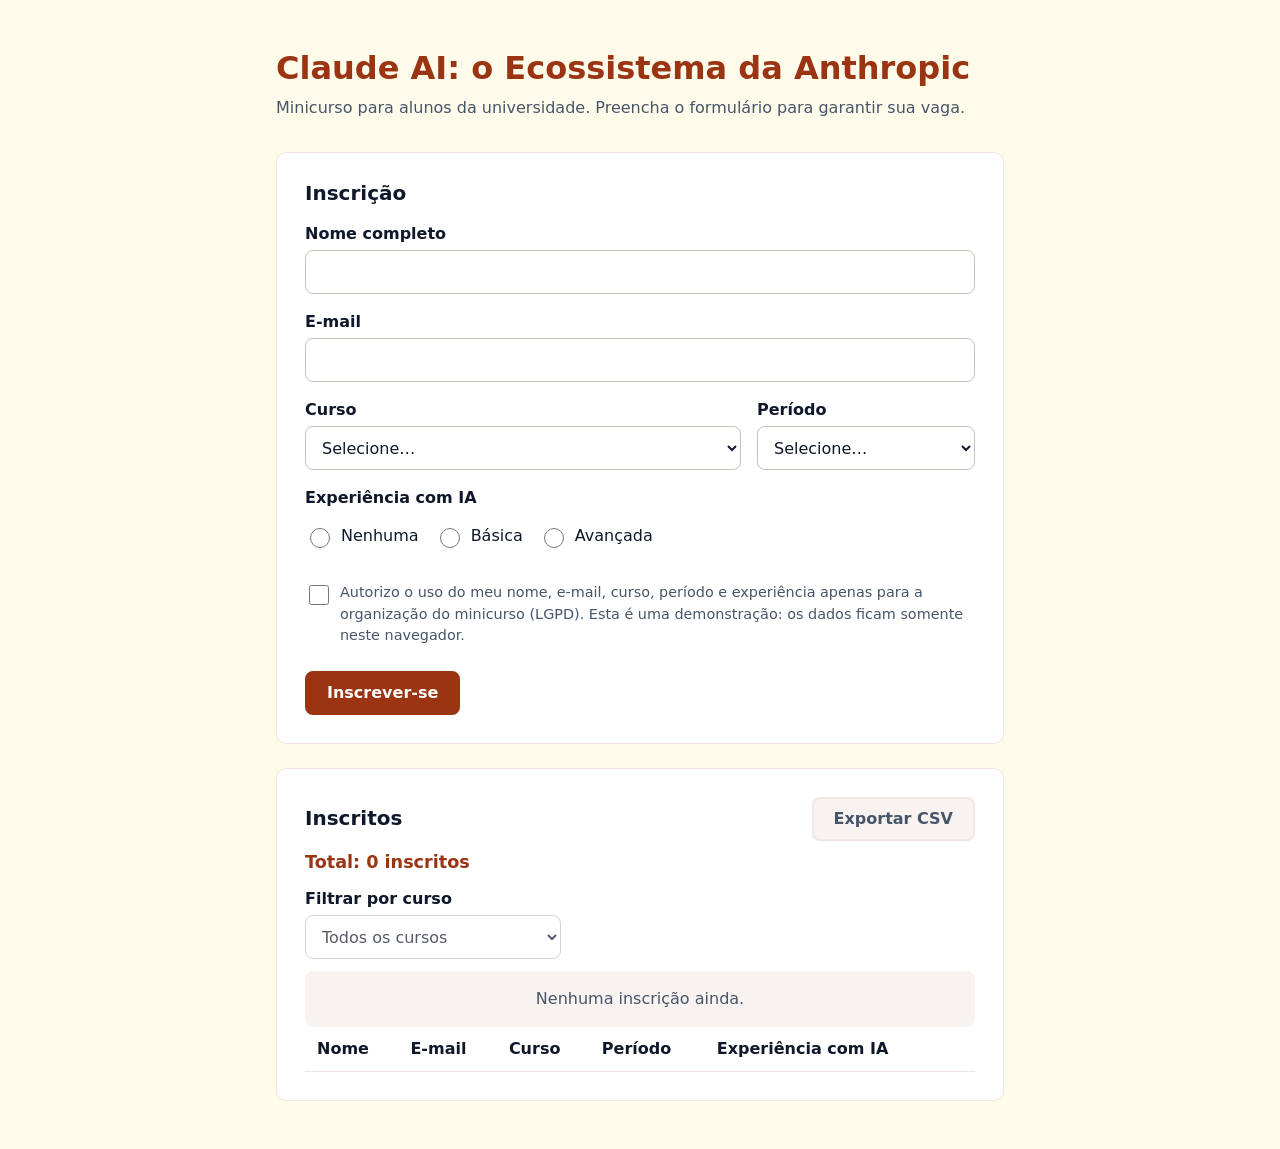
==== publico/index.html @ ef00eab3 "feat: app FastAPI com inscrição pública, cabeçalhos de segurança e estáticos Co-Authored-By: Claude " ====
<!doctype html>
<html lang="pt-BR">
<head>
  <meta charset="utf-8">
  <meta name="viewport" content="width=device-width, initial-scale=1">
  <title>Inscrição — Claude AI: o Ecossistema da Anthropic</title>
  <meta name="description" content="Inscrição para o minicurso Claude AI: o Ecossistema da Anthropic.">
  <link rel="stylesheet" href="style.css">
</head>
<body>
  <header class="topo">
    <h1>Claude AI: o Ecossistema da Anthropic</h1>
    <p>Minicurso para alunos da universidade. Preencha o formulário para garantir sua vaga.</p>
  </header>

  <main>
    <section class="cartao" aria-labelledby="titulo-form">
      <h2 id="titulo-form">Inscrição</h2>

      <p id="sucesso" class="sucesso" role="status" aria-live="polite" hidden></p>

      <div id="resumo" class="resumo" role="alert" tabindex="-1" hidden>
        <h3>Revise os campos abaixo</h3>
        <ul id="resumo-lista"></ul>
      </div>

      <form id="form" novalidate>
        <div class="campo">
          <label for="nome">Nome completo</label>
          <input id="nome" name="nome" type="text" autocomplete="name" required aria-describedby="erro-nome">
          <p id="erro-nome" class="erro"></p>
        </div>

        <div class="campo">
          <label for="email">E-mail</label>
          <input id="email" name="email" type="email" autocomplete="email" required aria-describedby="erro-email">
          <p id="erro-email" class="erro"></p>
        </div>

        <div class="linha">
          <div class="campo">
            <label for="curso">Curso</label>
            <select id="curso" name="curso" required aria-describedby="erro-curso">
              <option value="">Selecione…</option>
            </select>
            <p id="erro-curso" class="erro"></p>
          </div>

          <div class="campo">
            <label for="periodo">Período</label>
            <select id="periodo" name="periodo" required aria-describedby="erro-periodo">
              <option value="">Selecione…</option>
            </select>
            <p id="erro-periodo" class="erro"></p>
          </div>
        </div>

        <fieldset class="campo" id="grupo-experiencia" aria-describedby="erro-experiencia">
          <legend>Experiência com IA</legend>
          <div class="opcoes">
            <label class="opcao"><input type="radio" id="exp-nenhuma" name="experiencia" value="nenhuma"> Nenhuma</label>
            <label class="opcao"><input type="radio" id="exp-basica" name="experiencia" value="basica"> Básica</label>
            <label class="opcao"><input type="radio" id="exp-avancada" name="experiencia" value="avancada"> Avançada</label>
          </div>
          <p id="erro-experiencia" class="erro"></p>
        </fieldset>

        <div class="campo">
          <label class="opcao consentimento">
            <input type="checkbox" id="lgpd" name="lgpd" required aria-describedby="erro-lgpd">
            <span>Autorizo o uso do meu nome, e-mail, curso, período e experiência apenas para a organização do minicurso (LGPD). Esta é uma demonstração: os dados ficam somente neste navegador.</span>
          </label>
          <p id="erro-lgpd" class="erro"></p>
        </div>

        <button type="submit" class="botao">Inscrever-se</button>
      </form>
    </section>

    <section class="cartao" aria-labelledby="titulo-lista">
      <div class="lista-topo">
        <h2 id="titulo-lista">Inscritos</h2>
        <button type="button" id="exportar" class="botao secundario" disabled>Exportar CSV</button>
      </div>

      <p id="total" class="total" role="status" aria-live="polite" tabindex="-1">Total: 0 inscritos</p>
      <div class="filtro">
        <label for="filtro-curso">Filtrar por curso</label>
        <select id="filtro-curso" disabled>
          <option value="">Todos os cursos</option>
        </select>
      </div>

      <p id="aviso" class="erro" role="status" hidden></p>
      <p id="vazio" class="vazio">Nenhuma inscrição ainda.</p>

      <table id="tabela" hidden>
        <thead>
          <tr><th scope="col">Nome</th><th scope="col">E-mail</th><th scope="col">Curso</th><th scope="col">Período</th><th scope="col">Experiência com IA</th><th scope="col"><span class="so-leitor">Ações</span></th></tr>
        </thead>
        <tbody id="corpo"></tbody>
      </table>
    </section>
  </main>

  <script src="app.js"></script>
</body>
</html>
---- publico/style.css ----
:root {
  --cor-primaria: #9A3412;
  --cor-sobre-primaria: #FFFFFF;
  --cor-fundo: #FFFBEB;
  --cor-cartao: #FFFFFF;
  --cor-texto: #0F172A;
  --cor-texto-suave: #475569;
  --cor-suave: #F8F2F0;
  --cor-borda: #F2E6E2;
  --cor-erro: #DC2626;
  --cor-sucesso: #047857;
  --raio: 10px;
}

* { box-sizing: border-box; }

body {
  margin: 0;
  background: var(--cor-fundo);
  color: var(--cor-texto);
  font: 16px/1.5 system-ui, -apple-system, "Segoe UI", Roboto, sans-serif;
}

.topo, main { max-width: 760px; margin: 0 auto; padding: 0 16px; }
.topo { padding-top: 32px; padding-bottom: 8px; }
h1, h2, h3 { line-height: 1.25; font-weight: 700; }
h1 { margin: 0 0 8px; font-size: 1.6rem; color: var(--cor-primaria); }
h2 { margin: 0 0 16px; font-size: 1.25rem; }
h3 { margin: 0 0 8px; font-size: 1rem; }
.topo p { margin: 0; color: var(--cor-texto-suave); }

main { padding-bottom: 48px; }
.cartao {
  margin-top: 24px;
  padding: 20px;
  background: var(--cor-cartao);
  border: 1px solid var(--cor-borda);
  border-radius: var(--raio);
}

/* Formulário */
.campo { margin: 0 0 16px; padding: 0; border: 0; min-width: 0; }
label, legend { display: block; margin-bottom: 4px; font-weight: 600; padding: 0; }
input[type="text"], input[type="email"], select {
  width: 100%;
  min-height: 44px;
  padding: 8px 12px;
  font: inherit;
  color: inherit;
  background: var(--cor-cartao);
  border: 1px solid #cbbfb9;
  border-radius: 8px;
  transition: border-color .2s, box-shadow .2s;
}
[aria-invalid="true"] { border-color: var(--cor-erro); }
input:focus-visible, select:focus-visible, button:focus-visible, a:focus-visible, #resumo:focus-visible {
  outline: 3px solid var(--cor-primaria);
  outline-offset: 2px;
}
.opcoes { display: flex; flex-wrap: wrap; gap: 8px 16px; }
.opcao { display: flex; align-items: center; gap: 8px; min-height: 44px; margin: 0; font-weight: 400; cursor: pointer; }
.opcao input { width: 20px; height: 20px; accent-color: var(--cor-primaria); flex: none; cursor: pointer; }
.consentimento { align-items: flex-start; padding: 8px 0; font-size: .9rem; color: var(--cor-texto-suave); }
.erro { margin: 4px 0 0; min-height: 0; font-size: .875rem; color: var(--cor-erro); }
.erro:empty { display: none; }

.botao {
  min-height: 44px;
  padding: 8px 20px;
  font: inherit;
  font-weight: 600;
  color: var(--cor-sobre-primaria);
  background: var(--cor-primaria);
  border: 2px solid var(--cor-primaria);
  border-radius: 8px;
  cursor: pointer;
  transition: background-color .2s, color .2s, border-color .2s;
}
.botao:hover:not(:disabled) { background: #7c2a0e; border-color: #7c2a0e; }
.botao.secundario { color: var(--cor-primaria); background: transparent; }
.botao.secundario:hover:not(:disabled) { color: var(--cor-sobre-primaria); }
.botao:disabled { color: var(--cor-texto-suave); background: var(--cor-suave); border-color: var(--cor-borda); cursor: not-allowed; }

.sucesso { margin: 0 0 16px; padding: 12px 16px; font-weight: 600; color: var(--cor-sucesso); background: #ecfdf5; border: 1px solid var(--cor-sucesso); border-radius: 8px; }
.resumo { margin: 0 0 16px; padding: 12px 16px; border: 1px solid var(--cor-erro); border-radius: 8px; background: #fef2f2; }
.resumo ul { margin: 0; padding-left: 20px; }
.resumo a { color: var(--cor-erro); }

/* Lista: cards no celular, tabela em telas largas */
.lista-topo { display: flex; flex-wrap: wrap; align-items: center; justify-content: space-between; gap: 8px 16px; margin-bottom: 8px; }
.lista-topo h2 { margin: 0; }
.total { margin: 0 0 12px; font-size: 1.1rem; font-weight: 700; color: var(--cor-primaria); }
.filtro { margin-bottom: 12px; }
@media (min-width: 768px) { .filtro select { width: auto; min-width: 16em; } }
.so-leitor { position: absolute; width: 1px; height: 1px; overflow: hidden; clip-path: inset(50%); white-space: nowrap; }
.botao.remover { min-height: 44px; padding: 4px 14px; white-space: nowrap; font-size: .875rem; color: var(--cor-erro); background: transparent; border-color: var(--cor-erro); }
.botao.remover:hover:not(:disabled) { color: #fff; background: var(--cor-erro); border-color: var(--cor-erro); }
.vazio { margin: 0; padding: 16px; text-align: center; color: var(--cor-texto-suave); background: var(--cor-suave); border-radius: 8px; }
table, thead, tbody, tr, td { display: block; }
thead { position: absolute; width: 1px; height: 1px; overflow: hidden; clip-path: inset(50%); }
tr { margin-top: 12px; padding: 8px 12px; border: 1px solid var(--cor-borda); border-radius: 8px; background: var(--cor-suave); }
td { display: flex; gap: 12px; padding: 4px 0; overflow-wrap: anywhere; }
td:not([data-rotulo])::before { content: none; }
td::before { content: attr(data-rotulo); flex: 0 0 8.5em; font-weight: 600; color: var(--cor-texto-suave); }

@media (min-width: 768px) {
  .topo { padding-top: 48px; }
  h1 { font-size: 2rem; }
  .cartao { padding: 28px; }
  .linha { display: grid; grid-template-columns: 2fr 1fr; gap: 16px; }
  table { display: table; width: 100%; border-collapse: collapse; }
  thead { position: static; width: auto; height: auto; overflow: visible; clip-path: none; display: table-header-group; }
  tbody { display: table-row-group; }
  tr { display: table-row; margin: 0; padding: 0; border: 0; background: none; }
  tbody tr:nth-child(even) { background: var(--cor-suave); }
  th, td { display: table-cell; padding: 10px 12px; text-align: left; border-bottom: 1px solid var(--cor-borda); }
  td::before { content: none; }
}

@media (prefers-reduced-motion: reduce) {
  * { transition: none !important; }
}
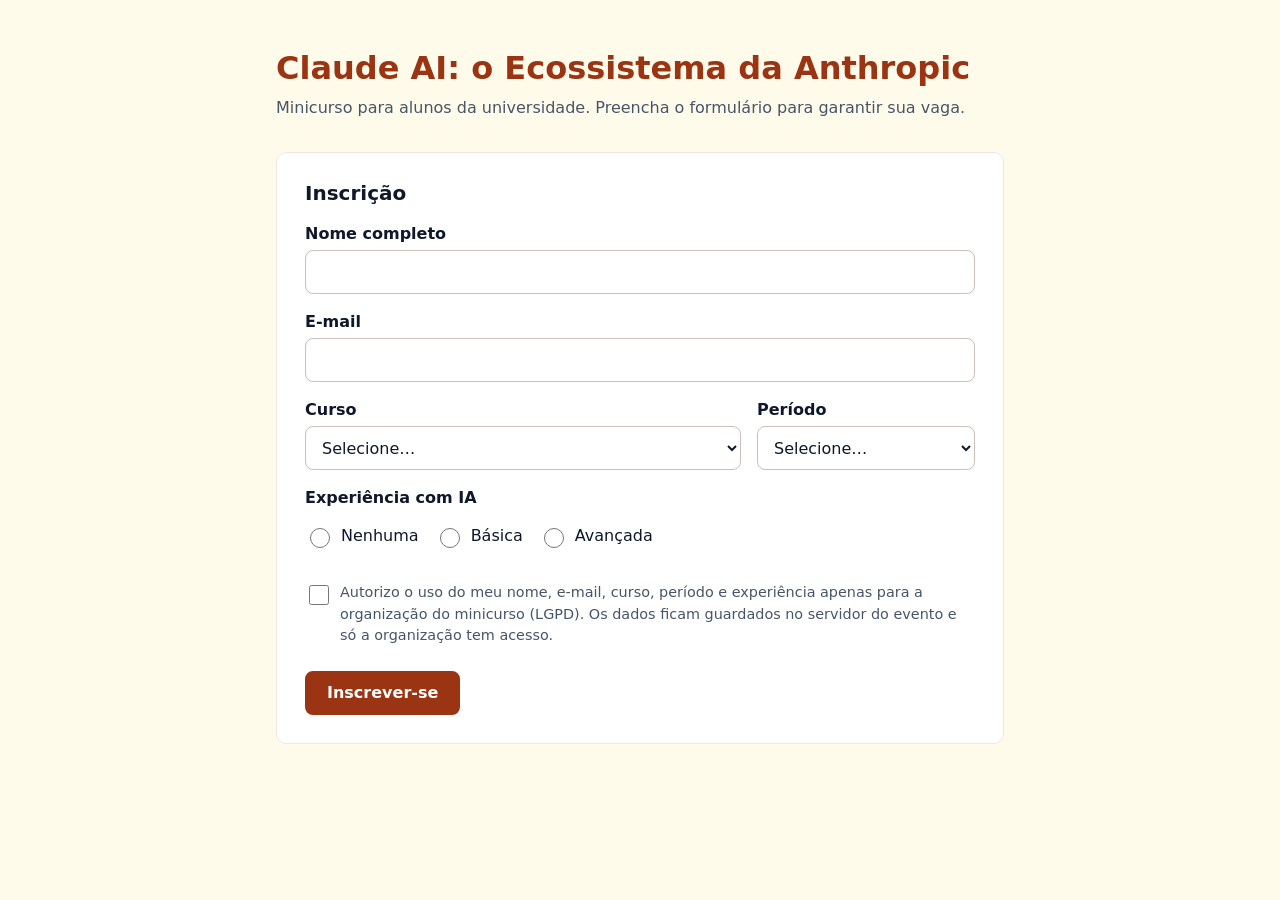
==== commit 7d4d7af8: "feat: página pública só envia a inscrição ao servidor Co-Authored-By: Claude Sonnet 5.5 <noreply@ant" ====
--- a/publico/index.html
+++ b/publico/index.html
@@ -18,6 +18,7 @@
       <h2 id="titulo-form">Inscrição</h2>
 
       <p id="sucesso" class="sucesso" role="status" aria-live="polite" hidden></p>
+      <p id="aviso" class="erro" role="alert" hidden></p>
 
       <div id="resumo" class="resumo" role="alert" tabindex="-1" hidden>
         <h3>Revise os campos abaixo</h3>
@@ -27,13 +28,13 @@
       <form id="form" novalidate>
         <div class="campo">
           <label for="nome">Nome completo</label>
-          <input id="nome" name="nome" type="text" autocomplete="name" required aria-describedby="erro-nome">
+          <input id="nome" name="nome" type="text" autocomplete="name" required maxlength="100" aria-describedby="erro-nome">
           <p id="erro-nome" class="erro"></p>
         </div>
 
         <div class="campo">
           <label for="email">E-mail</label>
-          <input id="email" name="email" type="email" autocomplete="email" required aria-describedby="erro-email">
+          <input id="email" name="email" type="email" autocomplete="email" required maxlength="254" aria-describedby="erro-email">
           <p id="erro-email" class="erro"></p>
         </div>
 
@@ -68,7 +69,7 @@
         <div class="campo">
           <label class="opcao consentimento">
             <input type="checkbox" id="lgpd" name="lgpd" required aria-describedby="erro-lgpd">
-            <span>Autorizo o uso do meu nome, e-mail, curso, período e experiência apenas para a organização do minicurso (LGPD). Esta é uma demonstração: os dados ficam somente neste navegador.</span>
+            <span>Autorizo o uso do meu nome, e-mail, curso, período e experiência apenas para a organização do minicurso (LGPD). Os dados ficam guardados no servidor do evento e só a organização tem acesso.</span>
           </label>
           <p id="erro-lgpd" class="erro"></p>
         </div>
@@ -76,31 +77,6 @@
         <button type="submit" class="botao">Inscrever-se</button>
       </form>
     </section>
-
-    <section class="cartao" aria-labelledby="titulo-lista">
-      <div class="lista-topo">
-        <h2 id="titulo-lista">Inscritos</h2>
-        <button type="button" id="exportar" class="botao secundario" disabled>Exportar CSV</button>
-      </div>
-
-      <p id="total" class="total" role="status" aria-live="polite" tabindex="-1">Total: 0 inscritos</p>
-      <div class="filtro">
-        <label for="filtro-curso">Filtrar por curso</label>
-        <select id="filtro-curso" disabled>
-          <option value="">Todos os cursos</option>
-        </select>
-      </div>
-
-      <p id="aviso" class="erro" role="status" hidden></p>
-      <p id="vazio" class="vazio">Nenhuma inscrição ainda.</p>
-
-      <table id="tabela" hidden>
-        <thead>
-          <tr><th scope="col">Nome</th><th scope="col">E-mail</th><th scope="col">Curso</th><th scope="col">Período</th><th scope="col">Experiência com IA</th><th scope="col"><span class="so-leitor">Ações</span></th></tr>
-        </thead>
-        <tbody id="corpo"></tbody>
-      </table>
-    </section>
   </main>
 
   <script src="app.js"></script>
--- a/publico/style.css
+++ b/publico/style.css
@@ -41,7 +41,7 @@
 /* Formulário */
 .campo { margin: 0 0 16px; padding: 0; border: 0; min-width: 0; }
 label, legend { display: block; margin-bottom: 4px; font-weight: 600; padding: 0; }
-input[type="text"], input[type="email"], select {
+input[type="text"], input[type="email"], input[type="password"], select {
   width: 100%;
   min-height: 44px;
   padding: 8px 12px;
@@ -120,3 +120,8 @@
 @media (prefers-reduced-motion: reduce) {
   * { transition: none !important; }
 }
+
+.botao { display: inline-flex; align-items: center; justify-content: center; text-decoration: none; }
+.acoes { display: flex; flex-wrap: wrap; gap: 8px; }
+.filtro-linha { display: flex; flex-wrap: wrap; gap: 8px; align-items: center; }
+.filtro-linha select { flex: 1 1 12em; }
